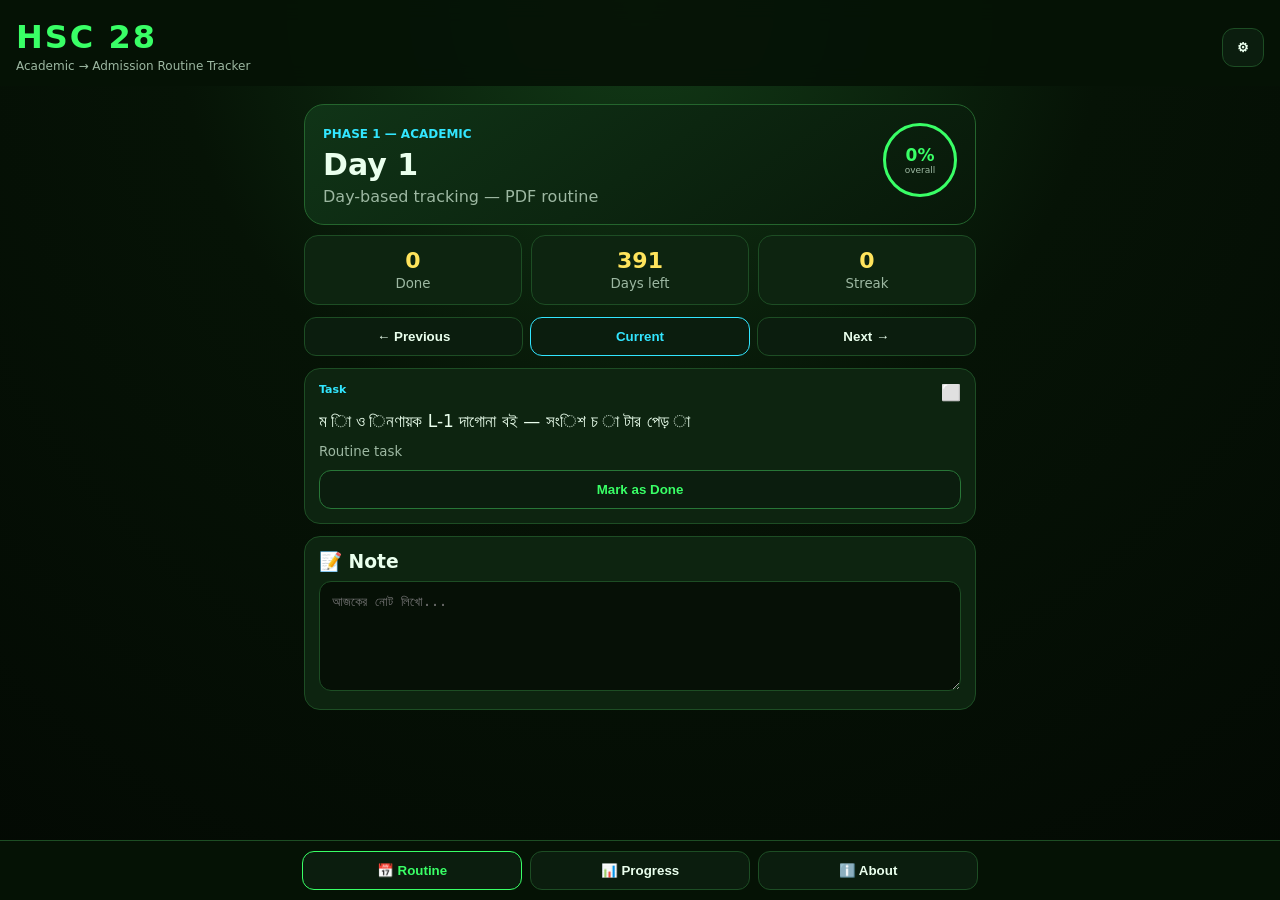
==== index.html @ 99c8d646 "Add files via upload" ====
<!doctype html><html lang="bn"><head><meta charset="utf-8"><meta name="viewport" content="width=device-width,initial-scale=1,viewport-fit=cover"><meta name="theme-color" content="#0a1f0a"><link rel="manifest" href="manifest.json"><link rel="stylesheet" href="style.css"><title>HSC 28 Routine Tracker</title></head><body><header><div><h1>HSC 28</h1><p>Academic → Admission Routine Tracker</p></div><button id="settings">⚙</button></header><main><section class="hero"><div><span id="phase">PHASE 1 — ACADEMIC</span><h2 id="dayTitle">Day 1</h2><p id="dateText">Day-based tracking</p></div><div class="progress"><b id="pct">0%</b><small>overall</small></div></section><section class="stats"><div><b id="done">0</b><small>Done</small></div><div><b id="remaining">391</b><small>Days left</small></div><div><b id="streak">0</b><small>Streak</small></div></section><section class="nav"><button id="prev">← Previous</button><button id="today">Current</button><button id="next">Next →</button></section><section id="tasks"></section><section class="note"><h3>📝 Note</h3><textarea id="note" placeholder="আজকের নোট লিখো..."></textarea></section></main><footer><button class="tab active" data-tab="routine">📅 Routine</button><button class="tab" data-tab="progress">📊 Progress</button><button class="tab" data-tab="about">ℹ️ About</button></footer><script src="app.js"></script></body></html>
---- style.css ----
:root{--bg:#061306;--card:#0d2410;--line:#1d4d24;--green:#39ff66;--cyan:#32e6ff;--yellow:#ffe45c;--text:#eaffed;--muted:#9db8a2}*{box-sizing:border-box}body{margin:0;background:radial-gradient(circle at top,#123b17 0,#061306 42%,#030903 100%);color:var(--text);font-family:system-ui,-apple-system,Segoe UI,Noto Sans Bengali,sans-serif;min-height:100vh}header{display:flex;justify-content:space-between;align-items:center;padding:18px 16px 10px;position:sticky;top:0;background:#061306ee;backdrop-filter:blur(10px);z-index:5}h1{margin:0;color:var(--green);letter-spacing:2px}header p{margin:3px 0;color:var(--muted);font-size:12px}button{border:1px solid var(--line);background:#0b1d0e;color:var(--text);padding:11px 14px;border-radius:12px;font-weight:700}main{max-width:700px;margin:auto;padding:8px 14px 90px}.hero{display:flex;justify-content:space-between;gap:15px;background:linear-gradient(145deg,#103417,#081809);border:1px solid #24652d;border-radius:20px;padding:18px;margin:10px 0}.hero span{color:var(--cyan);font-size:12px;font-weight:800}.hero h2{font-size:30px;margin:5px 0}.hero p{margin:0;color:var(--muted)}.progress{min-width:74px;height:74px;border:3px solid var(--green);border-radius:50%;display:grid;place-content:center;text-align:center}.progress b{font-size:17px;color:var(--green)}.progress small{font-size:9px;color:var(--muted)}.stats{display:grid;grid-template-columns:repeat(3,1fr);gap:9px;margin:10px 0}.stats div{background:var(--card);border:1px solid var(--line);border-radius:14px;text-align:center;padding:12px}.stats b{display:block;font-size:22px;color:var(--yellow)}.stats small{color:var(--muted)}.nav{display:grid;grid-template-columns:1fr 1fr 1fr;gap:7px;margin:12px 0}.nav button:nth-child(2){border-color:var(--cyan);color:var(--cyan)}#tasks{display:grid;gap:10px}.task{background:var(--card);border:1px solid var(--line);border-radius:16px;padding:14px}.taskTop{display:flex;justify-content:space-between;gap:10px}.label{font-size:11px;color:var(--cyan);font-weight:800}.title{font-size:17px;line-height:1.45;margin:7px 0}.task small{color:var(--muted)}.check{width:100%;margin-top:10px;border-color:#287637;color:var(--green)}.check.done{background:#123b18;border-color:var(--green)}.empty{padding:25px;text-align:center;color:var(--muted);background:var(--card);border-radius:16px}.note{margin-top:12px;background:var(--card);border:1px solid var(--line);border-radius:16px;padding:14px}.note h3{margin:0 0 8px}textarea{width:100%;min-height:110px;background:#061006;color:var(--text);border:1px solid var(--line);border-radius:12px;padding:12px;resize:vertical}footer{position:fixed;bottom:0;left:0;right:0;background:#061306f5;border-top:1px solid var(--line);display:flex;justify-content:center;gap:8px;padding:10px;z-index:6}.tab{flex:1;max-width:220px}.tab.active{color:var(--green);border-color:var(--green)}
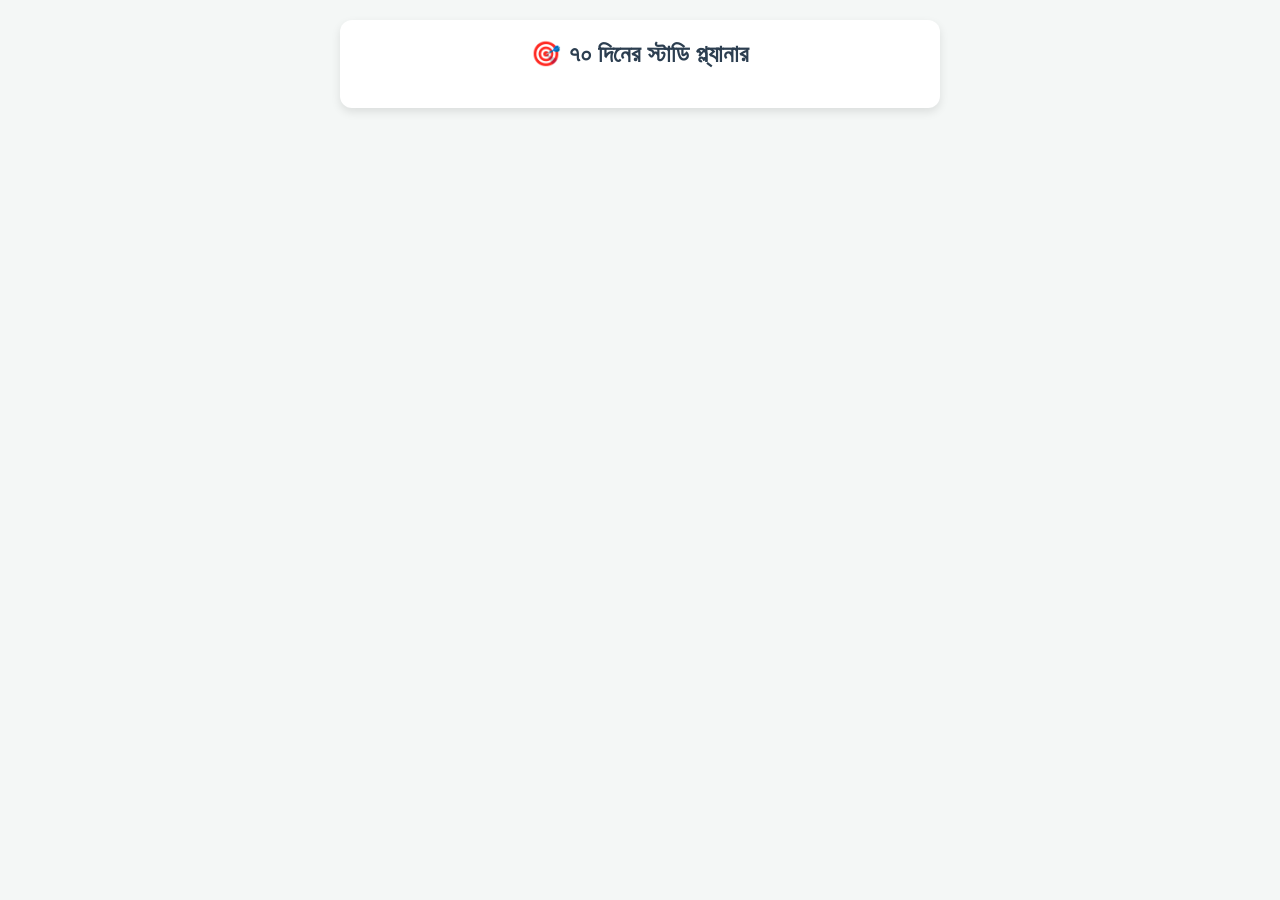
==== commit a61820ef: "Rename index[1].html to index.html" ====
--- a/index.html
+++ b/index.html
@@ -1 +1,29 @@
-<!doctype html><html lang="bn"><head><meta charset="utf-8"><meta name="viewport" content="width=device-width,initial-scale=1,viewport-fit=cover"><meta name="theme-color" content="#0a1f0a"><link rel="manifest" href="manifest.json"><link rel="stylesheet" href="style.css"><title>HSC 28 Routine Tracker</title></head><body><header><div><h1>HSC 28</h1><p>Academic → Admission Routine Tracker</p></div><button id="settings">⚙</button></header><main><section class="hero"><div><span id="phase">PHASE 1 — ACADEMIC</span><h2 id="dayTitle">Day 1</h2><p id="dateText">Day-based tracking</p></div><div class="progress"><b id="pct">0%</b><small>overall</small></div></section><section class="stats"><div><b id="done">0</b><small>Done</small></div><div><b id="remaining">391</b><small>Days left</small></div><div><b id="streak">0</b><small>Streak</small></div></section><section class="nav"><button id="prev">← Previous</button><button id="today">Current</button><button id="next">Next →</button></section><section id="tasks"></section><section class="note"><h3>📝 Note</h3><textarea id="note" placeholder="আজকের নোট লিখো..."></textarea></section></main><footer><button class="tab active" data-tab="routine">📅 Routine</button><button class="tab" data-tab="progress">📊 Progress</button><button class="tab" data-tab="about">ℹ️ About</button></footer><script src="app.js"></script></body></html>
+<!DOCTYPE html>
+<html lang="bn">
+<head>
+    <meta charset="UTF-8">
+    <meta name="viewport" content="width=device-width, initial-scale=1.0">
+    <title>স্টাডি প্ল্যানার অ্যাপ</title>
+    <link rel="manifest" href="manifest.json">
+    <meta name="theme-color" content="#4CAF50">
+    <style>
+        * { box-sizing: border-box; margin: 0; padding: 0; }
+        body { font-family: 'Segoe UI', Tahoma, Geneva, Verdana, sans-serif; background-color: #f4f7f6; padding: 20px; color: #333; }
+        .container { max-width: 600px; margin: 0 auto; background: white; padding: 20px; border-radius: 12px; box-shadow: 0 4px 10px rgba(0,0,0,0.1); }
+        h1 { text-align: center; margin-bottom: 20px; color: #2c3e50; font-size: 24px; }
+        .task-card { display: flex; align-items: center; justify-content: space-between; padding: 15px; margin-bottom: 10px; background: #f9f9f9; border-left: 5px solid #4CAF50; border-radius: 6px; }
+        .task-card.completed { border-left-color: #9e9e9e; background: #eef2f0; text-decoration: line-through; opacity: 0.7; }
+        .btn { background: #4CAF50; color: white; border: none; padding: 8px 14px; border-radius: 5px; cursor: pointer; font-weight: bold; }
+        .btn.done { background: #757575; }
+    </style>
+</head>
+<body>
+
+    <div class="container">
+        <h1>🎯 ৭০ দিনের স্টাডি প্ল্যানার</h1>
+        <div id="taskList"></div>
+    </div>
+
+    <script src="app.js"></script>
+</body>
+</html>
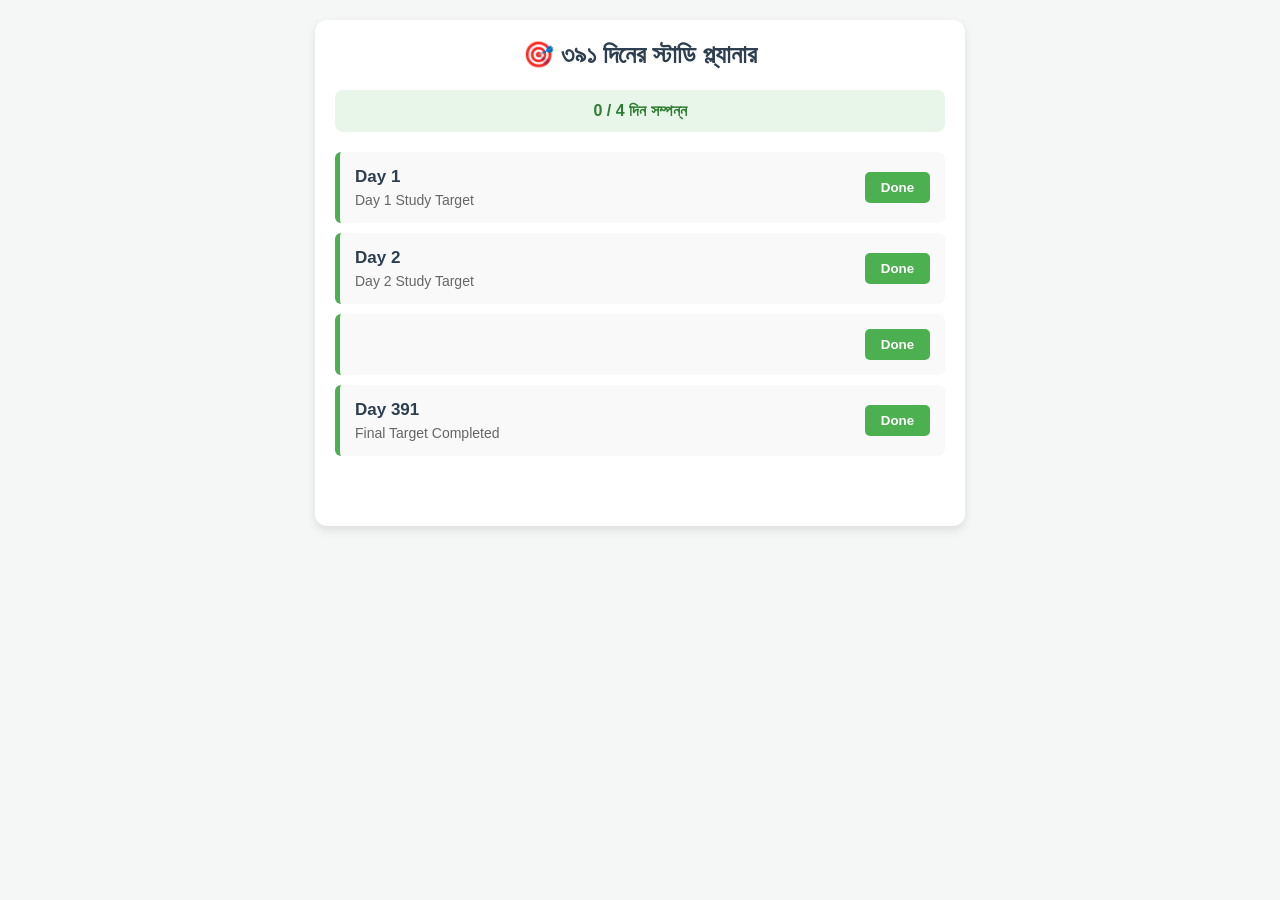
==== commit 7a23b769: "Update index.html" ====
--- a/index.html
+++ b/index.html
@@ -3,27 +3,295 @@
 <head>
     <meta charset="UTF-8">
     <meta name="viewport" content="width=device-width, initial-scale=1.0">
+
     <title>স্টাডি প্ল্যানার অ্যাপ</title>
+
     <link rel="manifest" href="manifest.json">
     <meta name="theme-color" content="#4CAF50">
+
     <style>
-        * { box-sizing: border-box; margin: 0; padding: 0; }
-        body { font-family: 'Segoe UI', Tahoma, Geneva, Verdana, sans-serif; background-color: #f4f7f6; padding: 20px; color: #333; }
-        .container { max-width: 600px; margin: 0 auto; background: white; padding: 20px; border-radius: 12px; box-shadow: 0 4px 10px rgba(0,0,0,0.1); }
-        h1 { text-align: center; margin-bottom: 20px; color: #2c3e50; font-size: 24px; }
-        .task-card { display: flex; align-items: center; justify-content: space-between; padding: 15px; margin-bottom: 10px; background: #f9f9f9; border-left: 5px solid #4CAF50; border-radius: 6px; }
-        .task-card.completed { border-left-color: #9e9e9e; background: #eef2f0; text-decoration: line-through; opacity: 0.7; }
-        .btn { background: #4CAF50; color: white; border: none; padding: 8px 14px; border-radius: 5px; cursor: pointer; font-weight: bold; }
-        .btn.done { background: #757575; }
+        * {
+            box-sizing: border-box;
+            margin: 0;
+            padding: 0;
+        }
+
+        body {
+            font-family: "Segoe UI", Tahoma, sans-serif;
+            background: #f4f7f6;
+            padding: 20px;
+            color: #333;
+        }
+
+        .container {
+            max-width: 650px;
+            margin: 0 auto;
+            background: white;
+            padding: 20px;
+            border-radius: 12px;
+            box-shadow: 0 4px 10px rgba(0,0,0,0.1);
+        }
+
+        h1 {
+            text-align: center;
+            margin-bottom: 20px;
+            color: #2c3e50;
+            font-size: 25px;
+        }
+
+        .progress {
+            text-align: center;
+            margin-bottom: 20px;
+            padding: 12px;
+            background: #e8f5e9;
+            border-radius: 8px;
+            font-weight: bold;
+            color: #2e7d32;
+        }
+
+        .task-card {
+            display: flex;
+            align-items: center;
+            justify-content: space-between;
+            gap: 12px;
+            padding: 15px;
+            margin-bottom: 10px;
+            background: #f9f9f9;
+            border-left: 5px solid #4CAF50;
+            border-radius: 6px;
+        }
+
+        .task-card.completed {
+            border-left-color: #757575;
+            background: #eef2f0;
+            opacity: 0.7;
+        }
+
+        .task-info {
+            flex: 1;
+        }
+
+        .day {
+            font-weight: bold;
+            font-size: 17px;
+            color: #2c3e50;
+            margin-bottom: 5px;
+        }
+
+        .topic {
+            font-size: 14px;
+            color: #666;
+        }
+
+        .task-card.completed .topic,
+        .task-card.completed .day {
+            text-decoration: line-through;
+        }
+
+        .btn {
+            background: #4CAF50;
+            color: white;
+            border: none;
+            padding: 8px 13px;
+            border-radius: 5px;
+            cursor: pointer;
+            font-weight: bold;
+            min-width: 65px;
+        }
+
+        .btn.done {
+            background: #757575;
+        }
+
+        #error {
+            text-align: center;
+            color: #d32f2f;
+            padding: 20px;
+        }
     </style>
 </head>
+
 <body>
 
-    <div class="container">
-        <h1>🎯 ৭০ দিনের স্টাডি প্ল্যানার</h1>
-        <div id="taskList"></div>
+<div class="container">
+
+    <h1>🎯 ৩৯১ দিনের স্টাডি প্ল্যানার</h1>
+
+    <div class="progress" id="progress">
+        Loading...
     </div>
 
-    <script src="app.js"></script>
+    <div id="taskList"></div>
+
+    <div id="error"></div>
+
+</div>
+
+<script>
+
+const STORAGE_KEY = "hsc28-study-progress";
+
+async function loadRoutine() {
+
+    const taskList = document.getElementById("taskList");
+    const progress = document.getElementById("progress");
+    const errorBox = document.getElementById("error");
+
+    try {
+
+        const response = await fetch("routine.json");
+
+        if (!response.ok) {
+            throw new Error("routine.json পাওয়া যায়নি");
+        }
+
+        const data = await response.json();
+
+        let routine = [];
+
+        /*
+         * routine.json থেকে 391 দিনের data তৈরি হবে
+         */
+        if (Array.isArray(data)) {
+
+            routine = data;
+
+        } else if (data.totalDays) {
+
+            for (let i = 1; i <= data.totalDays; i++) {
+
+                routine.push({
+                    id: i,
+                    day: "Day " + i,
+                    topic: "Day " + i + " Study Target"
+                });
+
+            }
+
+        }
+
+        if (routine.length === 0) {
+            throw new Error("কোনো routine পাওয়া যায়নি");
+        }
+
+        const saved =
+            JSON.parse(localStorage.getItem(STORAGE_KEY) || "{}");
+
+        taskList.innerHTML = "";
+
+        routine.forEach(item => {
+
+            const card = document.createElement("div");
+            card.className = "task-card";
+
+            const info = document.createElement("div");
+            info.className = "task-info";
+
+            const day = document.createElement("div");
+            day.className = "day";
+            day.textContent = item.day;
+
+            const topic = document.createElement("div");
+            topic.className = "topic";
+            topic.textContent = item.topic;
+
+            const button = document.createElement("button");
+            button.className = "btn";
+
+            const isCompleted = saved[item.id] === true;
+
+            if (isCompleted) {
+                card.classList.add("completed");
+                button.classList.add("done");
+                button.textContent = "Undo";
+            } else {
+                button.textContent = "Done";
+            }
+
+            button.onclick = function () {
+
+                const completed =
+                    card.classList.toggle("completed");
+
+                button.classList.toggle("done");
+
+                button.textContent =
+                    completed ? "Undo" : "Done";
+
+                saved[item.id] = completed;
+
+                localStorage.setItem(
+                    STORAGE_KEY,
+                    JSON.stringify(saved)
+                );
+
+                updateProgress(routine, saved);
+            };
+
+            info.appendChild(day);
+            info.appendChild(topic);
+
+            card.appendChild(info);
+            card.appendChild(button);
+
+            taskList.appendChild(card);
+
+        });
+
+        updateProgress(routine, saved);
+
+    } catch (error) {
+
+        taskList.innerHTML = "";
+
+        errorBox.textContent =
+            "⚠️ সমস্যা হয়েছে: " + error.message;
+
+        console.error(error);
+    }
+}
+
+
+function updateProgress(routine, saved) {
+
+    let completed = 0;
+
+    routine.forEach(item => {
+
+        if (saved[item.id] === true) {
+            completed++;
+        }
+
+    });
+
+    document.getElementById("progress").textContent =
+        completed + " / " + routine.length +
+        " দিন সম্পন্ন";
+}
+
+
+loadRoutine();
+
+
+/* Service Worker */
+
+if ("serviceWorker" in navigator) {
+
+    window.addEventListener("load", () => {
+
+        navigator.serviceWorker.register("sw.js")
+            .catch(error => {
+                console.log(
+                    "Service Worker Error:",
+                    error
+                );
+            });
+
+    });
+
+}
+
+</script>
+
 </body>
 </html>
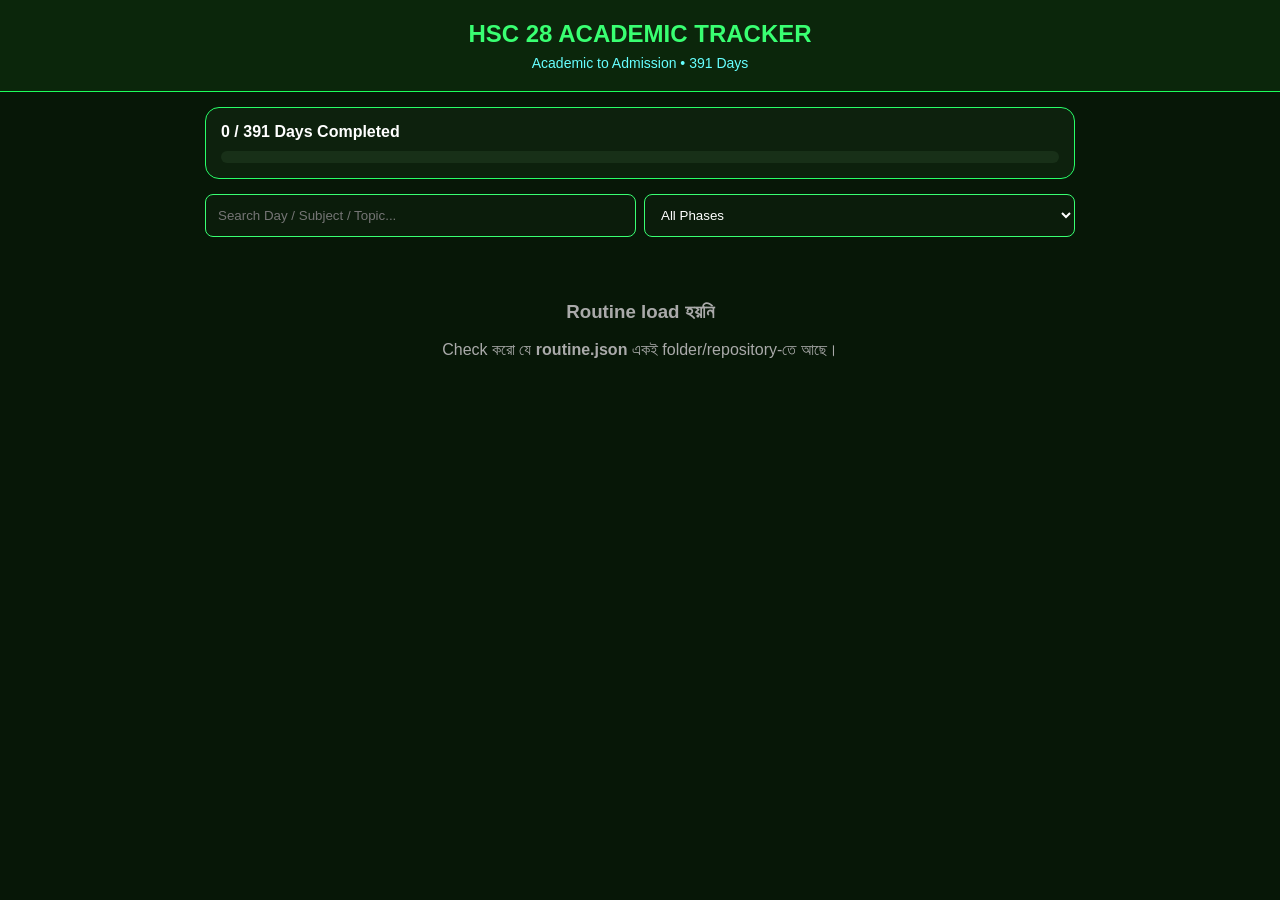
==== commit 59760444: "Update index.html" ====
--- a/index.html
+++ b/index.html
@@ -1,295 +1,449 @@
 <!DOCTYPE html>
-<html lang="bn">
+<html lang="en">
 <head>
-    <meta charset="UTF-8">
-    <meta name="viewport" content="width=device-width, initial-scale=1.0">
-
-    <title>স্টাডি প্ল্যানার অ্যাপ</title>
-
-    <link rel="manifest" href="manifest.json">
-    <meta name="theme-color" content="#4CAF50">
-
-    <style>
-        * {
-            box-sizing: border-box;
-            margin: 0;
-            padding: 0;
-        }
-
-        body {
-            font-family: "Segoe UI", Tahoma, sans-serif;
-            background: #f4f7f6;
-            padding: 20px;
-            color: #333;
-        }
-
-        .container {
-            max-width: 650px;
-            margin: 0 auto;
-            background: white;
-            padding: 20px;
-            border-radius: 12px;
-            box-shadow: 0 4px 10px rgba(0,0,0,0.1);
-        }
-
-        h1 {
-            text-align: center;
-            margin-bottom: 20px;
-            color: #2c3e50;
-            font-size: 25px;
-        }
-
-        .progress {
-            text-align: center;
-            margin-bottom: 20px;
-            padding: 12px;
-            background: #e8f5e9;
-            border-radius: 8px;
-            font-weight: bold;
-            color: #2e7d32;
-        }
-
-        .task-card {
-            display: flex;
-            align-items: center;
-            justify-content: space-between;
-            gap: 12px;
-            padding: 15px;
-            margin-bottom: 10px;
-            background: #f9f9f9;
-            border-left: 5px solid #4CAF50;
-            border-radius: 6px;
-        }
-
-        .task-card.completed {
-            border-left-color: #757575;
-            background: #eef2f0;
-            opacity: 0.7;
-        }
-
-        .task-info {
-            flex: 1;
-        }
-
-        .day {
-            font-weight: bold;
-            font-size: 17px;
-            color: #2c3e50;
-            margin-bottom: 5px;
-        }
-
-        .topic {
-            font-size: 14px;
-            color: #666;
-        }
-
-        .task-card.completed .topic,
-        .task-card.completed .day {
-            text-decoration: line-through;
-        }
-
-        .btn {
-            background: #4CAF50;
-            color: white;
-            border: none;
-            padding: 8px 13px;
-            border-radius: 5px;
-            cursor: pointer;
-            font-weight: bold;
-            min-width: 65px;
-        }
-
-        .btn.done {
-            background: #757575;
-        }
-
-        #error {
-            text-align: center;
-            color: #d32f2f;
-            padding: 20px;
-        }
-    </style>
+<meta charset="UTF-8">
+<meta name="viewport" content="width=device-width, initial-scale=1.0">
+
+<title>HSC 28 Academic Tracker</title>
+
+<link rel="manifest" href="manifest.json">
+
+<style>
+*{
+  box-sizing:border-box;
+}
+
+body{
+  margin:0;
+  font-family:Arial,sans-serif;
+  background:#071707;
+  color:#fff;
+}
+
+header{
+  padding:20px 15px;
+  text-align:center;
+  background:#0b260b;
+  border-bottom:1px solid #1cff5b;
+}
+
+h1{
+  margin:0;
+  color:#39ff72;
+  font-size:24px;
+}
+
+.subtitle{
+  margin-top:7px;
+  color:#66ffff;
+  font-size:14px;
+}
+
+.container{
+  max-width:900px;
+  margin:auto;
+  padding:15px;
+}
+
+.progress-box{
+  background:#0d210d;
+  border:1px solid #28ff68;
+  border-radius:14px;
+  padding:15px;
+  margin-bottom:15px;
+}
+
+.progress-bar{
+  height:12px;
+  background:#183018;
+  border-radius:20px;
+  overflow:hidden;
+  margin-top:10px;
+}
+
+.progress{
+  height:100%;
+  width:0%;
+  background:#39ff72;
+  transition:.3s;
+}
+
+.controls{
+  display:flex;
+  gap:8px;
+  flex-wrap:wrap;
+  margin-bottom:15px;
+}
+
+input,select{
+  flex:1;
+  min-width:150px;
+  padding:12px;
+  border-radius:8px;
+  border:1px solid #39ff72;
+  background:#0b1c0b;
+  color:white;
+}
+
+.day{
+  background:#0d210d;
+  border:1px solid #245b2c;
+  border-radius:14px;
+  margin-bottom:14px;
+  padding:16px;
+}
+
+.day.done{
+  border-color:#39ff72;
+}
+
+.day-title{
+  display:flex;
+  justify-content:space-between;
+  gap:10px;
+  flex-wrap:wrap;
+}
+
+.day-title h2{
+  margin:0;
+  color:#39ff72;
+  font-size:20px;
+}
+
+.phase{
+  color:#66ffff;
+  font-size:13px;
+}
+
+.task{
+  margin-top:12px;
+  padding:12px;
+  background:#071507;
+  border-left:3px solid #39ff72;
+  border-radius:8px;
+}
+
+.subject{
+  color:#ffe45c;
+  font-weight:bold;
+  font-size:16px;
+}
+
+.topic{
+  margin-top:5px;
+  color:#fff;
+}
+
+.type{
+  margin-top:5px;
+  color:#aaa;
+  font-size:13px;
+}
+
+button{
+  margin-top:14px;
+  padding:10px 15px;
+  border:none;
+  border-radius:8px;
+  background:#39ff72;
+  color:#031003;
+  font-weight:bold;
+  cursor:pointer;
+}
+
+button:hover{
+  opacity:.85;
+}
+
+.pdf{
+  background:#66ffff;
+  margin-left:5px;
+}
+
+.empty{
+  text-align:center;
+  padding:30px;
+  color:#aaa;
+}
+</style>
 </head>
 
 <body>
 
+<header>
+  <h1>HSC 28 ACADEMIC TRACKER</h1>
+  <div class="subtitle">Academic to Admission • 391 Days</div>
+</header>
+
 <div class="container">
 
-    <h1>🎯 ৩৯১ দিনের স্টাডি প্ল্যানার</h1>
-
-    <div class="progress" id="progress">
-        Loading...
+  <div class="progress-box">
+    <b id="progressText">0 / 391 Days Completed</b>
+
+    <div class="progress-bar">
+      <div class="progress" id="progress"></div>
     </div>
-
-    <div id="taskList"></div>
-
-    <div id="error"></div>
+  </div>
+
+  <div class="controls">
+
+    <input
+      id="search"
+      type="text"
+      placeholder="Search Day / Subject / Topic..."
+    >
+
+    <select id="phase">
+      <option value="all">All Phases</option>
+      <option value="1">Phase 1 — Academic</option>
+      <option value="2">Phase 2 — Pre Admission</option>
+      <option value="3">Phase 3 — Full Admission</option>
+    </select>
+
+  </div>
+
+  <div id="routine">
+    <div class="empty">Loading routine...</div>
+  </div>
 
 </div>
 
 <script>
 
-const STORAGE_KEY = "hsc28-study-progress";
-
-async function loadRoutine() {
-
-    const taskList = document.getElementById("taskList");
-    const progress = document.getElementById("progress");
-    const errorBox = document.getElementById("error");
-
-    try {
-
-        const response = await fetch("routine.json");
-
-        if (!response.ok) {
-            throw new Error("routine.json পাওয়া যায়নি");
-        }
-
-        const data = await response.json();
-
-        let routine = [];
-
-        /*
-         * routine.json থেকে 391 দিনের data তৈরি হবে
-         */
-        if (Array.isArray(data)) {
-
-            routine = data;
-
-        } else if (data.totalDays) {
-
-            for (let i = 1; i <= data.totalDays; i++) {
-
-                routine.push({
-                    id: i,
-                    day: "Day " + i,
-                    topic: "Day " + i + " Study Target"
-                });
-
+let routine = [];
+let completed = JSON.parse(
+  localStorage.getItem("hsc28_completed") || "{}"
+);
+
+async function loadRoutine(){
+
+  try{
+
+    const response = await fetch("routine.json");
+
+    if(!response.ok){
+      throw new Error("routine.json not found");
+    }
+
+    routine = await response.json();
+
+    render();
+
+  }catch(error){
+
+    document.getElementById("routine").innerHTML = `
+      <div class="empty">
+        <h3>Routine load হয়নি</h3>
+        <p>Check করো যে <b>routine.json</b> একই folder/repository-তে আছে।</p>
+      </div>
+    `;
+
+    console.error(error);
+  }
+}
+
+
+function render(){
+
+  const search =
+    document.getElementById("search").value
+    .toLowerCase()
+    .trim();
+
+  const phase =
+    document.getElementById("phase").value;
+
+  const container =
+    document.getElementById("routine");
+
+  container.innerHTML = "";
+
+  let shown = 0;
+
+  routine.forEach(day => {
+
+    const text =
+      JSON.stringify(day).toLowerCase();
+
+    if(search && !text.includes(search)){
+      return;
+    }
+
+    if(
+      phase !== "all" &&
+      String(day.phase) !== phase
+    ){
+      return;
+    }
+
+    shown++;
+
+    const isDone =
+      completed[day.id] === true;
+
+    const card =
+      document.createElement("div");
+
+    card.className =
+      "day" + (isDone ? " done" : "");
+
+    let tasksHTML = "";
+
+    if(Array.isArray(day.tasks)){
+
+      day.tasks.forEach(task => {
+
+        tasksHTML += `
+          <div class="task">
+
+            <div class="subject">
+              ${task.subject || ""}
+            </div>
+
+            <div class="topic">
+              ${task.topic || ""}
+            </div>
+
+            ${
+              task.type
+              ? `<div class="type">${task.type}</div>`
+              : ""
             }
 
-        }
-
-        if (routine.length === 0) {
-            throw new Error("কোনো routine পাওয়া যায়নি");
-        }
-
-        const saved =
-            JSON.parse(localStorage.getItem(STORAGE_KEY) || "{}");
-
-        taskList.innerHTML = "";
-
-        routine.forEach(item => {
-
-            const card = document.createElement("div");
-            card.className = "task-card";
-
-            const info = document.createElement("div");
-            info.className = "task-info";
-
-            const day = document.createElement("div");
-            day.className = "day";
-            day.textContent = item.day;
-
-            const topic = document.createElement("div");
-            topic.className = "topic";
-            topic.textContent = item.topic;
-
-            const button = document.createElement("button");
-            button.className = "btn";
-
-            const isCompleted = saved[item.id] === true;
-
-            if (isCompleted) {
-                card.classList.add("completed");
-                button.classList.add("done");
-                button.textContent = "Undo";
-            } else {
-                button.textContent = "Done";
-            }
-
-            button.onclick = function () {
-
-                const completed =
-                    card.classList.toggle("completed");
-
-                button.classList.toggle("done");
-
-                button.textContent =
-                    completed ? "Undo" : "Done";
-
-                saved[item.id] = completed;
-
-                localStorage.setItem(
-                    STORAGE_KEY,
-                    JSON.stringify(saved)
-                );
-
-                updateProgress(routine, saved);
-            };
-
-            info.appendChild(day);
-            info.appendChild(topic);
-
-            card.appendChild(info);
-            card.appendChild(button);
-
-            taskList.appendChild(card);
-
-        });
-
-        updateProgress(routine, saved);
-
-    } catch (error) {
-
-        taskList.innerHTML = "";
-
-        errorBox.textContent =
-            "⚠️ সমস্যা হয়েছে: " + error.message;
-
-        console.error(error);
+          </div>
+        `;
+
+      });
+
+    }else{
+
+      tasksHTML = `
+        <div class="task">
+          ${day.topic || "Study Target"}
+        </div>
+      `;
+
     }
-}
-
-
-function updateProgress(routine, saved) {
-
-    let completed = 0;
-
-    routine.forEach(item => {
-
-        if (saved[item.id] === true) {
-            completed++;
-        }
-
-    });
-
-    document.getElementById("progress").textContent =
-        completed + " / " + routine.length +
-        " দিন সম্পন্ন";
-}
-
+
+    card.innerHTML = `
+
+      <div class="day-title">
+
+        <h2>
+          Day ${day.id}
+          ${isDone ? " ✓" : ""}
+        </h2>
+
+        <div class="phase">
+          ${day.phaseName || ""}
+        </div>
+
+      </div>
+
+      ${tasksHTML}
+
+      <button onclick="toggleDone(${day.id})">
+        ${isDone ? "↩ Undo" : "✓ Done"}
+      </button>
+
+      <button
+        class="pdf"
+        onclick="openPDF(${day.id})">
+        📖 PDF
+      </button>
+
+    `;
+
+    container.appendChild(card);
+
+  });
+
+  if(shown === 0){
+
+    container.innerHTML = `
+      <div class="empty">
+        No routine found.
+      </div>
+    `;
+
+  }
+
+  updateProgress();
+}
+
+
+function toggleDone(id){
+
+  completed[id] =
+    !completed[id];
+
+  localStorage.setItem(
+    "hsc28_completed",
+    JSON.stringify(completed)
+  );
+
+  render();
+}
+
+
+function updateProgress(){
+
+  const total =
+    routine.length || 391;
+
+  const done =
+    Object.values(completed)
+      .filter(Boolean)
+      .length;
+
+  const percent =
+    Math.min(
+      100,
+      Math.round((done / total) * 100)
+    );
+
+  document.getElementById(
+    "progressText"
+  ).textContent =
+    `${done} / ${total} Days Completed`;
+
+  document.getElementById(
+    "progress"
+  ).style.width =
+    percent + "%";
+}
+
+
+function openPDF(day){
+
+  /*
+    PDF page mapping:
+    Day 1 starts around PDF page 4.
+    This opens the original routine PDF.
+  */
+
+  window.open(
+    "routine.pdf",
+    "_blank"
+  );
+}
+
+
+document
+  .getElementById("search")
+  .addEventListener(
+    "input",
+    render
+  );
+
+document
+  .getElementById("phase")
+  .addEventListener(
+    "change",
+    render
+  );
 
 loadRoutine();
-
-
-/* Service Worker */
-
-if ("serviceWorker" in navigator) {
-
-    window.addEventListener("load", () => {
-
-        navigator.serviceWorker.register("sw.js")
-            .catch(error => {
-                console.log(
-                    "Service Worker Error:",
-                    error
-                );
-            });
-
-    });
-
-}
 
 </script>
 
